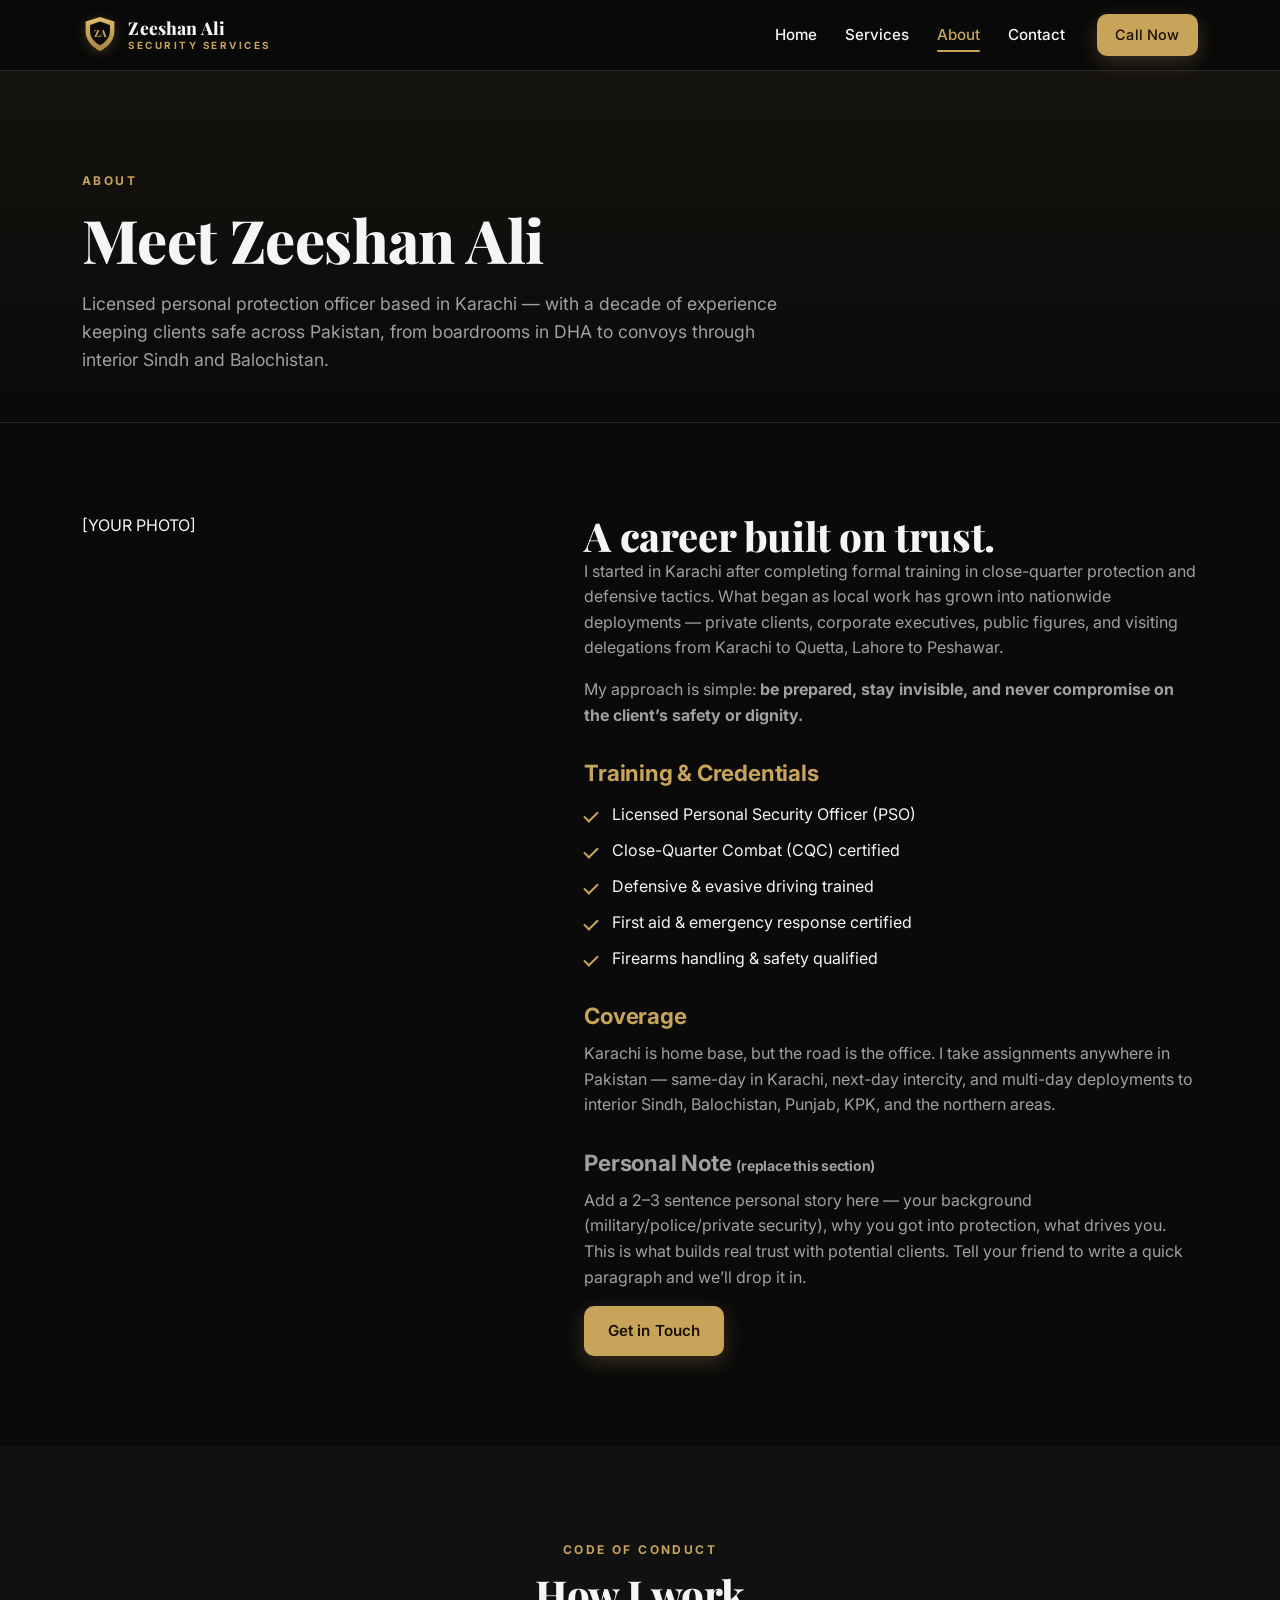
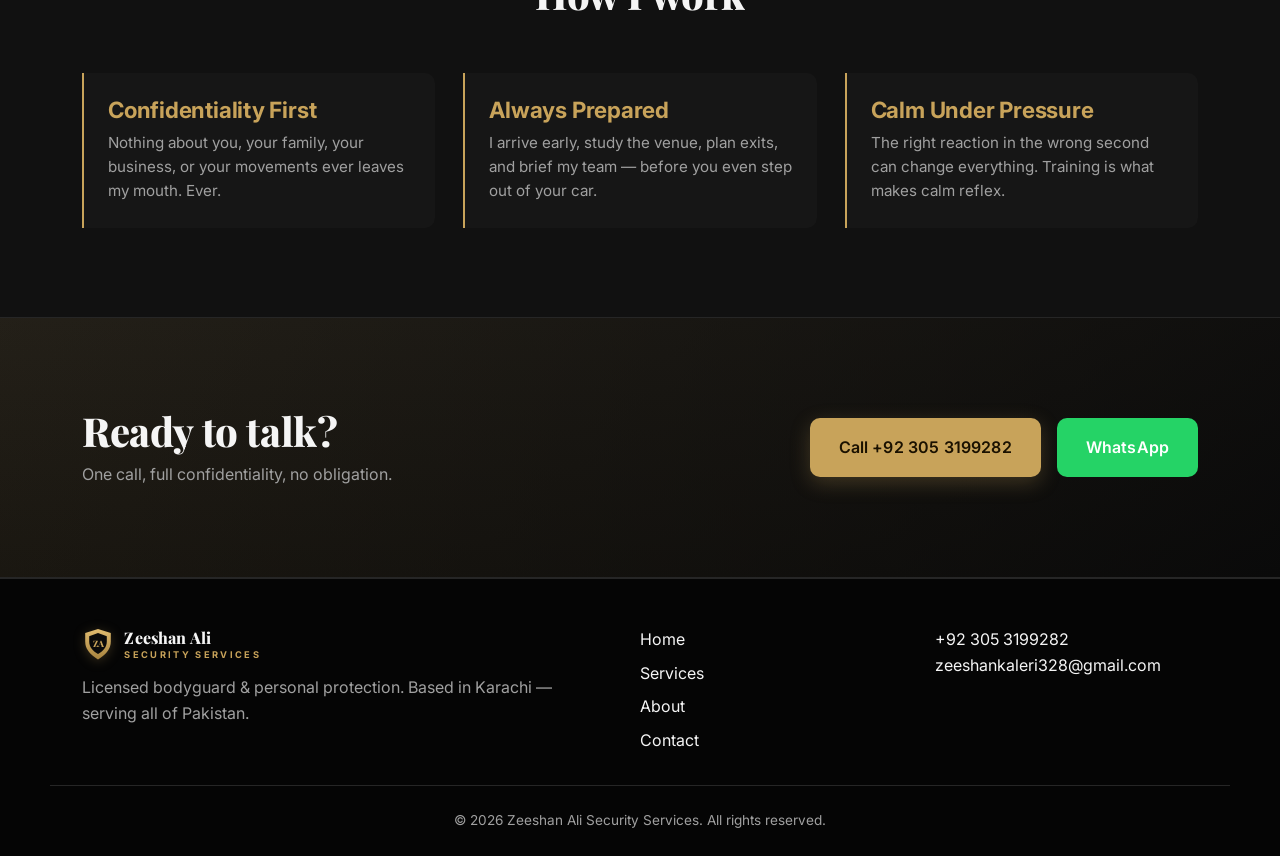
==== about.html @ de3e6a0f "Add initial website files for Zeeshan Ali Security Services - Created main pages: index.html, about." ====
<!DOCTYPE html>
<html lang="en">
<head>
  <meta charset="UTF-8" />
  <meta name="viewport" content="width=device-width, initial-scale=1.0" />
  <meta name="theme-color" content="#0a0a0a" />

  <title>About Zeeshan Ali — Licensed Bodyguard in Karachi, Serving All Pakistan</title>
  <meta name="description" content="Meet Zeeshan Ali — licensed, trained close-protection professional based in Karachi. A decade of experience protecting clients across Sindh, Balochistan, Punjab and KPK. Background, training, and credentials." />
  <meta name="robots" content="index, follow" />
  <link rel="canonical" href="https://zeeshanalisecurity.com/about.html" />

  <meta property="og:type" content="profile" />
  <meta property="og:url" content="https://zeeshanalisecurity.com/about.html" />
  <meta property="og:title" content="About Zeeshan Ali — Licensed Bodyguard" />
  <meta property="og:description" content="Trained close-protection professional based in Karachi." />
  <meta property="og:image" content="https://zeeshanalisecurity.com/assets/og-image.jpg" />

  <link rel="icon" type="image/svg+xml" href="/assets/favicon.svg" />
  <link rel="preconnect" href="https://fonts.googleapis.com" />
  <link rel="preconnect" href="https://fonts.gstatic.com" crossorigin />
  <link rel="stylesheet" href="https://fonts.googleapis.com/css2?family=Inter:wght@400;500;600;700;800&family=Playfair+Display:wght@700;800&display=swap" />
  <link rel="stylesheet" href="css/style.css" />

  <script type="application/ld+json">
  {
    "@context": "https://schema.org",
    "@type": "Person",
    "name": "Zeeshan Ali",
    "jobTitle": "Personal Security Officer / Bodyguard",
    "worksFor": {
      "@type": "LocalBusiness",
      "name": "Zeeshan Ali Security Services"
    },
    "address": {
      "@type": "PostalAddress",
      "addressLocality": "Karachi",
      "addressRegion": "Sindh",
      "addressCountry": "PK"
    },
    "telephone": "+923053199282",
    "email": "zeeshankaleri328@gmail.com",
    "areaServed": [
      { "@type": "Country", "name": "Pakistan" }
    ],
    "url": "https://zeeshanalisecurity.com/about.html"
  }
  </script>
</head>
<body>
  <a class="skip-link" href="#main">Skip to content</a>

  <header class="site-header">
    <div class="container header-inner">
      <a href="/" class="logo"><svg class="logo-icon" viewBox="0 0 40 44" aria-hidden="true"><defs><linearGradient id="lg" x1="0" y1="0" x2="0" y2="1"><stop offset="0%" stop-color="#e0bb6f"/><stop offset="100%" stop-color="#a8843f"/></linearGradient></defs><path d="M20 2 4 7v11c0 8.5 5.6 16 16 22 10.4-6 16-13.5 16-22V7L20 2z" fill="url(#lg)"/><path d="M20 7 9 11v7c0 6 4 11.4 11 15.4 7-4 11-9.4 11-15.4v-7L20 7z" fill="#0a0a0a"/><text x="20" y="24" text-anchor="middle" font-family="'Playfair Display', Georgia, serif" font-weight="800" font-size="11" fill="#c8a35a">ZA</text></svg><span class="logo-wordmark"><span class="logo-name">Zeeshan Ali</span><span class="logo-tag">Security Services</span></span></a>
      <button class="nav-toggle" aria-label="Open menu" aria-expanded="false" aria-controls="primary-nav"><span></span><span></span><span></span></button>
      <nav id="primary-nav" class="primary-nav" aria-label="Primary">
        <ul>
          <li><a href="/">Home</a></li>
          <li><a href="services.html">Services</a></li>
          <li><a href="about.html" class="active">About</a></li>
          <li><a href="contact.html">Contact</a></li>
        </ul>
        <a href="tel:+923053199282" class="btn btn-primary nav-cta">Call Now</a>
      </nav>
    </div>
  </header>

  <main id="main">
    <section class="page-head">
      <div class="container">
        <p class="eyebrow">About</p>
        <h1>Meet Zeeshan Ali</h1>
        <p class="lead">Licensed personal protection officer based in Karachi &mdash; with a decade of experience keeping clients safe across Pakistan, from boardrooms in DHA to convoys through interior Sindh and Balochistan.</p>
      </div>
    </section>

    <section class="section">
      <div class="container about-grid">
        <div class="about-img" aria-hidden="true">
          <div class="img-placeholder portrait">[YOUR PHOTO]</div>
        </div>
        <div>
          <h2>A career built on trust.</h2>
          <p>I started in Karachi after completing formal training in close-quarter protection and defensive tactics. What began as local work has grown into nationwide deployments &mdash; private clients, corporate executives, public figures, and visiting delegations from Karachi to Quetta, Lahore to Peshawar.</p>
          <p>My approach is simple: <strong>be prepared, stay invisible, and never compromise on the client&rsquo;s safety or dignity.</strong></p>

          <h3>Training &amp; Credentials</h3>
          <ul class="check-list">
            <li>Licensed Personal Security Officer (PSO)</li>
            <li>Close-Quarter Combat (CQC) certified</li>
            <li>Defensive &amp; evasive driving trained</li>
            <li>First aid &amp; emergency response certified</li>
            <li>Firearms handling &amp; safety qualified</li>
          </ul>

          <h3>Coverage</h3>
          <p>Karachi is home base, but the road is the office. I take assignments anywhere in Pakistan &mdash; same-day in Karachi, next-day intercity, and multi-day deployments to interior Sindh, Balochistan, Punjab, KPK, and the northern areas.</p>

          <h3 class="muted-heading">Personal Note <span class="small muted">(replace this section)</span></h3>
          <p class="muted">Add a 2&ndash;3 sentence personal story here &mdash; your background (military/police/private security), why you got into protection, what drives you. This is what builds real trust with potential clients. Tell your friend to write a quick paragraph and we&rsquo;ll drop it in.</p>

          <a href="contact.html" class="btn btn-primary">Get in Touch</a>
        </div>
      </div>
    </section>

    <section class="section section-dark">
      <div class="container">
        <header class="section-head">
          <p class="eyebrow">Code of Conduct</p>
          <h2>How I work</h2>
        </header>

        <div class="grid grid-3">
          <div class="feature">
            <h3>Confidentiality First</h3>
            <p>Nothing about you, your family, your business, or your movements ever leaves my mouth. Ever.</p>
          </div>
          <div class="feature">
            <h3>Always Prepared</h3>
            <p>I arrive early, study the venue, plan exits, and brief my team — before you even step out of your car.</p>
          </div>
          <div class="feature">
            <h3>Calm Under Pressure</h3>
            <p>The right reaction in the wrong second can change everything. Training is what makes calm reflex.</p>
          </div>
        </div>
      </div>
    </section>

    <section class="section cta-band">
      <div class="container cta-inner">
        <div>
          <h2>Ready to talk?</h2>
          <p>One call, full confidentiality, no obligation.</p>
        </div>
        <div class="cta-buttons">
          <a href="tel:+923053199282" class="btn btn-primary btn-lg">Call +92 305 3199282</a>
          <a href="https://wa.me/923053199282" class="btn btn-whatsapp btn-lg" target="_blank" rel="noopener">WhatsApp</a>
        </div>
      </div>
    </section>
  </main>

  <footer class="site-footer">
    <div class="container footer-inner">
      <div>
        <p class="logo logo-footer"><svg class="logo-icon" viewBox="0 0 40 44" aria-hidden="true"><defs><linearGradient id="lg" x1="0" y1="0" x2="0" y2="1"><stop offset="0%" stop-color="#e0bb6f"/><stop offset="100%" stop-color="#a8843f"/></linearGradient></defs><path d="M20 2 4 7v11c0 8.5 5.6 16 16 22 10.4-6 16-13.5 16-22V7L20 2z" fill="url(#lg)"/><path d="M20 7 9 11v7c0 6 4 11.4 11 15.4 7-4 11-9.4 11-15.4v-7L20 7z" fill="#0a0a0a"/><text x="20" y="24" text-anchor="middle" font-family="'Playfair Display', Georgia, serif" font-weight="800" font-size="11" fill="#c8a35a">ZA</text></svg><span class="logo-wordmark"><span class="logo-name">Zeeshan Ali</span><span class="logo-tag">Security Services</span></span></p>
        <p class="muted">Licensed bodyguard &amp; personal protection. Based in Karachi &mdash; serving all of Pakistan.</p>
      </div>
      <nav aria-label="Footer">
        <ul>
          <li><a href="/">Home</a></li>
          <li><a href="services.html">Services</a></li>
          <li><a href="about.html">About</a></li>
          <li><a href="contact.html">Contact</a></li>
        </ul>
      </nav>
      <div>
        <p><a href="tel:+923053199282">+92 305 3199282</a></p>
        <p><a href="mailto:zeeshankaleri328@gmail.com">zeeshankaleri328@gmail.com</a></p>
      </div>
    </div>
    <div class="container footer-bottom">
      <p>&copy; <span id="year"></span> Zeeshan Ali Security Services. All rights reserved.</p>
    </div>
  </footer>

  <a href="tel:+923053199282" class="mobile-call" aria-label="Call now">
    <svg viewBox="0 0 24 24" width="24" height="24" aria-hidden="true"><path fill="currentColor" d="M6.6 10.8a15.5 15.5 0 0 0 6.6 6.6l2.2-2.2a1 1 0 0 1 1-.25 11.4 11.4 0 0 0 3.6.57 1 1 0 0 1 1 1V20a1 1 0 0 1-1 1A17 17 0 0 1 3 4a1 1 0 0 1 1-1h3.5a1 1 0 0 1 1 1 11.4 11.4 0 0 0 .57 3.6 1 1 0 0 1-.25 1z"/></svg>
    <span>Call</span>
  </a>

  <script src="js/main.js" defer></script>
</body>
</html>
---- css/style.css ----
/* =========================================================
   Zeeshan Ali Security — Stylesheet
   Mobile-first, accessible, fast.
   ========================================================= */

:root {
  --bg: #0a0a0a;
  --bg-soft: #111;
  --bg-elev: #161616;
  --surface: #1c1c1c;
  --border: #262626;
  --text: #f5f5f5;
  --text-muted: #a0a0a0;
  --accent: #c8a35a;        /* warm gold — security/luxury */
  --accent-hi: #e0bb6f;
  --danger: #e63946;
  --whatsapp: #25d366;
  --radius: 10px;
  --radius-lg: 16px;
  --shadow-sm: 0 2px 6px rgba(0,0,0,.25);
  --shadow-md: 0 10px 30px rgba(0,0,0,.4);
  --max: 1180px;
  --pad: clamp(1rem, 4vw, 2rem);
  --t: cubic-bezier(.4,0,.2,1);
}

/* ---------- Reset ---------- */
*, *::before, *::after { box-sizing: border-box; }
* { margin: 0; }
html { scroll-behavior: smooth; -webkit-text-size-adjust: 100%; }
body {
  font-family: 'Inter', system-ui, -apple-system, sans-serif;
  font-size: 16px;
  line-height: 1.6;
  color: var(--text);
  background: var(--bg);
  -webkit-font-smoothing: antialiased;
  text-rendering: optimizeLegibility;
}
img, svg { display: block; max-width: 100%; }
a { color: inherit; text-decoration: none; transition: color .2s var(--t); }
a:hover { color: var(--accent); }
button { font: inherit; cursor: pointer; border: none; background: none; color: inherit; }
ul { list-style: none; padding: 0; }

h1, h2, h3, h4 {
  font-family: 'Playfair Display', 'Inter', serif;
  line-height: 1.15;
  font-weight: 800;
  letter-spacing: -0.01em;
}
h1 { font-size: clamp(2rem, 5vw + 1rem, 3.75rem); }
h2 { font-size: clamp(1.6rem, 2.5vw + 1rem, 2.5rem); }
h3 { font-size: clamp(1.15rem, 1vw + .8rem, 1.4rem); font-family: 'Inter', sans-serif; font-weight: 700; }

/* ---------- Layout helpers ---------- */
.container { width: 100%; max-width: var(--max); margin-inline: auto; padding-inline: var(--pad); }
.section { padding: clamp(3rem, 7vw, 6rem) 0; }
.section-dark { background: var(--bg-soft); }
.section-head { text-align: center; max-width: 720px; margin: 0 auto clamp(2rem, 5vw, 3.5rem); }
.section-head .eyebrow { margin-bottom: .75rem; }
.section-head h2 { margin-bottom: .75rem; }
.muted { color: var(--text-muted); }
.small { font-size: .875rem; }
.center { text-align: center; }
.accent { color: var(--accent); }
.accent-soft { color: var(--accent); opacity: .7; font-size: .85em; display: block; margin-top: .25rem; }

.eyebrow {
  display: inline-block;
  font-size: .75rem;
  font-weight: 700;
  letter-spacing: .2em;
  text-transform: uppercase;
  color: var(--accent);
}

/* Skip link for a11y */
.skip-link {
  position: absolute; left: -9999px; top: 0;
  background: var(--accent); color: #000;
  padding: .75rem 1rem; z-index: 1000; border-radius: 0 0 var(--radius) 0;
}
.skip-link:focus { left: 0; }

/* ---------- Header / Nav ---------- */
.site-header {
  position: sticky; top: 0; z-index: 100;
  background: rgba(10,10,10,.85);
  backdrop-filter: blur(12px);
  -webkit-backdrop-filter: blur(12px);
  border-bottom: 1px solid var(--border);
}
.header-inner {
  display: flex; align-items: center; justify-content: space-between;
  min-height: 70px;
}
.logo {
  display: inline-flex; align-items: center; gap: .65rem;
  text-decoration: none;
  line-height: 1;
}
.logo-icon {
  width: 36px; height: 40px;
  flex-shrink: 0;
  filter: drop-shadow(0 2px 6px rgba(200,163,90,.25));
  transition: transform .25s var(--t);
}
.logo:hover .logo-icon { transform: scale(1.05) rotate(-2deg); }
.logo-wordmark {
  display: inline-flex; flex-direction: column;
  line-height: 1;
}
.logo-name {
  font-family: 'Playfair Display', serif;
  font-weight: 800;
  font-size: 1.1rem;
  letter-spacing: .01em;
  color: var(--text);
}
.logo-tag {
  font-size: .62rem;
  font-weight: 700;
  letter-spacing: .25em;
  text-transform: uppercase;
  color: var(--accent);
  margin-top: 4px;
}

.primary-nav {
  display: flex; align-items: center; gap: 2rem;
}
.primary-nav ul {
  display: flex; gap: 1.75rem;
}
.primary-nav a {
  font-weight: 500; font-size: .95rem;
  position: relative; padding: .25rem 0;
}
.primary-nav a.active,
.primary-nav a:hover { color: var(--accent); }
.primary-nav a.active::after {
  content: ""; position: absolute; left: 0; right: 0; bottom: -4px;
  height: 2px; background: var(--accent); border-radius: 2px;
}
.nav-cta { padding: .55rem 1.1rem !important; font-size: .9rem !important; }

.nav-toggle {
  display: none;
  flex-direction: column; gap: 5px;
  width: 32px; height: 32px;
  align-items: center; justify-content: center;
}
.nav-toggle span {
  width: 24px; height: 2px; background: var(--text);
  transition: transform .25s var(--t), opacity .2s;
}
.nav-toggle[aria-expanded="true"] span:nth-child(1) { transform: translateY(7px) rotate(45deg); }
.nav-toggle[aria-expanded="true"] span:nth-child(2) { opacity: 0; }
.nav-toggle[aria-expanded="true"] span:nth-child(3) { transform: translateY(-7px) rotate(-45deg); }

/* ---------- Buttons ---------- */
.btn {
  display: inline-flex; align-items: center; justify-content: center; gap: .5rem;
  padding: .75rem 1.4rem;
  border-radius: var(--radius);
  font-weight: 600; font-size: .95rem;
  letter-spacing: .01em;
  transition: transform .15s var(--t), background .2s, color .2s, box-shadow .2s;
  white-space: nowrap;
  cursor: pointer;
  border: 1px solid transparent;
}
.btn:hover { transform: translateY(-1px); }
.btn:active { transform: translateY(0); }
.btn-lg { padding: 1rem 1.75rem; font-size: 1rem; }

.btn-primary {
  background: var(--accent); color: #1a1100;
  box-shadow: 0 6px 20px rgba(200,163,90,.25);
}
.btn-primary:hover { background: var(--accent-hi); color: #000; }

.btn-ghost {
  background: transparent; color: var(--text);
  border-color: var(--border);
}
.btn-ghost:hover { background: var(--surface); border-color: var(--accent); color: var(--accent); }

.btn-whatsapp {
  background: var(--whatsapp); color: #fff;
}
.btn-whatsapp:hover { background: #1ebe5a; color: #fff; }

.link-arrow {
  display: inline-block; margin-top: .75rem;
  color: var(--accent); font-weight: 600; font-size: .9rem;
}
.link-arrow:hover { transform: translateX(3px); }

/* ---------- Hero ---------- */
.hero {
  position: relative;
  min-height: clamp(520px, 90vh, 760px);
  display: flex; align-items: center;
  background:
    radial-gradient(ellipse at top right, rgba(200,163,90,.12), transparent 60%),
    radial-gradient(ellipse at bottom left, rgba(200,163,90,.08), transparent 50%),
    linear-gradient(180deg, #0a0a0a 0%, #050505 100%);
  overflow: hidden;
  padding: 4rem 0;
}
.hero::before {
  content: "";
  position: absolute; inset: 0;
  background-image:
    linear-gradient(rgba(255,255,255,.02) 1px, transparent 1px),
    linear-gradient(90deg, rgba(255,255,255,.02) 1px, transparent 1px);
  background-size: 40px 40px;
  mask-image: radial-gradient(ellipse at center, #000 30%, transparent 75%);
  pointer-events: none;
}
.hero-content { position: relative; z-index: 2; max-width: 820px; }
.hero h1 { margin: 1rem 0 1.25rem; }
.hero .lead {
  font-size: clamp(1.05rem, 1vw + .75rem, 1.25rem);
  color: var(--text-muted); max-width: 640px;
}
.hero-cta {
  display: flex; flex-wrap: wrap; gap: 1rem;
  margin-top: 2rem;
}
.trust-row {
  display: flex; flex-wrap: wrap; gap: 2.5rem;
  margin-top: 3rem;
  padding-top: 2rem;
  border-top: 1px solid var(--border);
}
.trust-row li { display: flex; flex-direction: column; }
.trust-row strong {
  font-family: 'Playfair Display', serif;
  font-size: 1.75rem; color: var(--accent); line-height: 1;
}
.trust-row span { font-size: .85rem; color: var(--text-muted); margin-top: .35rem; }

/* ---------- Page header ---------- */
.page-head {
  padding: clamp(4rem, 10vw, 6rem) 0 clamp(2rem, 5vw, 3rem);
  background: linear-gradient(180deg, rgba(200,163,90,.06), transparent);
  border-bottom: 1px solid var(--border);
}
.page-head h1 { margin: .75rem 0 1rem; }
.page-head .lead { color: var(--text-muted); max-width: 720px; font-size: 1.1rem; }

/* ---------- Grids ---------- */
.grid {
  display: grid;
  gap: clamp(1rem, 2.5vw, 1.75rem);
}
.grid-3 { grid-template-columns: repeat(auto-fit, minmax(260px, 1fr)); }
.grid-4 { grid-template-columns: repeat(auto-fit, minmax(220px, 1fr)); }

/* ---------- Cards ---------- */
.card {
  background: var(--surface);
  border: 1px solid var(--border);
  border-radius: var(--radius-lg);
  padding: 2rem 1.75rem;
  transition: transform .25s var(--t), border-color .25s, box-shadow .25s;
}
.card:hover {
  transform: translateY(-4px);
  border-color: var(--accent);
  box-shadow: var(--shadow-md);
}
.card h3 { margin-bottom: .75rem; }
.card p { color: var(--text-muted); }
.card-icon {
  display: inline-flex; align-items: center; justify-content: center;
  width: 56px; height: 56px;
  border-radius: 12px;
  background: linear-gradient(135deg, rgba(200,163,90,.2), rgba(200,163,90,.05));
  color: var(--accent);
  margin-bottom: 1.25rem;
}

/* ---------- Features (Why Me) ---------- */
.feature {
  padding: 1.5rem;
  border-left: 2px solid var(--accent);
  background: rgba(255,255,255,.02);
  border-radius: 0 var(--radius) var(--radius) 0;
}
.feature h3 { color: var(--accent); margin-bottom: .5rem; }
.feature p { color: var(--text-muted); font-size: .95rem; }

/* ---------- Testimonials ---------- */
.testimonial {
  background: var(--surface);
  border: 1px solid var(--border);
  border-radius: var(--radius-lg);
  padding: 2rem;
  position: relative;
}
.testimonial::before {
  content: """;
  position: absolute; top: -10px; left: 16px;
  font-family: 'Playfair Display', serif;
  font-size: 5rem; line-height: 1;
  color: var(--accent); opacity: .3;
}
.testimonial p { font-style: italic; color: var(--text); }
.testimonial footer { color: var(--accent); font-weight: 600; font-size: .9rem; margin-top: 1rem; }

/* ---------- Coverage ---------- */
.coverage-grid {
  display: grid;
  grid-template-columns: repeat(auto-fit, minmax(220px, 1fr));
  gap: 1.25rem;
}
.coverage-zone {
  background: var(--surface);
  border: 1px solid var(--border);
  border-radius: var(--radius-lg);
  padding: 1.5rem 1.5rem 1.75rem;
  transition: border-color .25s, transform .25s var(--t);
}
.coverage-zone:hover { border-color: var(--accent); transform: translateY(-3px); }
.coverage-zone.primary {
  border-color: var(--accent);
  background: linear-gradient(180deg, rgba(200,163,90,.1), var(--surface));
}
.coverage-zone h3 {
  font-family: 'Playfair Display', serif;
  color: var(--accent);
  font-size: 1.25rem;
  margin-bottom: .85rem;
  padding-bottom: .65rem;
  border-bottom: 1px solid var(--border);
}
.coverage-zone ul { display: grid; gap: .4rem; }
.coverage-zone li {
  display: flex; align-items: center; justify-content: space-between;
  font-size: .92rem; color: var(--text-muted);
}
.badge-sm {
  font-size: .6rem; font-weight: 700;
  letter-spacing: .15em; text-transform: uppercase;
  color: #1a1100; background: var(--accent);
  padding: .15rem .45rem; border-radius: 4px;
}

/* ---------- CTA Band ---------- */
.cta-band {
  background:
    linear-gradient(135deg, rgba(200,163,90,.1), rgba(10,10,10,.8)),
    linear-gradient(180deg, var(--bg-soft), var(--bg));
  border-top: 1px solid var(--border);
  border-bottom: 1px solid var(--border);
}
.cta-inner {
  display: flex; align-items: center; justify-content: space-between;
  flex-wrap: wrap; gap: 2rem;
}
.cta-band h2 { margin-bottom: .5rem; }
.cta-band p { color: var(--text-muted); }
.cta-buttons { display: flex; flex-wrap: wrap; gap: 1rem; }

/* ---------- Service blocks (services.html) ---------- */
.service-block {
  display: grid;
  grid-template-columns: 1fr 1fr;
  gap: clamp(2rem, 5vw, 4rem);
  align-items: center;
  padding: clamp(2.5rem, 6vw, 5rem) var(--pad);
}
.service-block.reverse > div:first-child { order: 2; }
.service-block .eyebrow { display: block; margin-bottom: .75rem; font-size: 2rem; color: var(--accent); opacity: .4; font-family: 'Playfair Display', serif; letter-spacing: 0; }
.service-block h2 { margin-bottom: 1rem; }
.service-block p { color: var(--text-muted); margin-bottom: 1.25rem; }
.service-block .btn { margin-top: 1rem; }

.check-list { display: grid; gap: .65rem; margin: 1rem 0 .5rem; }
.check-list li {
  position: relative;
  padding-left: 1.75rem;
  color: var(--text);
}
.check-list li::before {
  content: "";
  position: absolute; left: 0; top: .55rem;
  width: 14px; height: 8px;
  border-left: 2px solid var(--accent);
  border-bottom: 2px solid var(--accent);
  transform: rotate(-45deg);
}

.service-img .img-placeholder {
  aspect-ratio: 4/3;
  background:
    linear-gradient(135deg, rgba(200,163,90,.15), rgba(10,10,10,.5)),
    var(--surface);
  border: 1px solid var(--border);
  border-radius: var(--radius-lg);
  display: flex; align-items: center; justify-content: center;
  color: var(--text-muted); font-weight: 600;
  letter-spacing: .1em; text-transform: uppercase;
  font-size: .9rem;
}
.img-placeholder.portrait { aspect-ratio: 3/4; }

/* ---------- Pricing ---------- */
.pricing { text-align: center; }
.pricing .price {
  font-size: 1rem; color: var(--text-muted); margin: 1rem 0 1.5rem;
}
.pricing .price strong {
  display: block;
  font-family: 'Playfair Display', serif;
  font-size: 2.25rem;
  color: var(--accent);
  margin-bottom: .25rem;
}
.pricing .check-list { text-align: left; max-width: 220px; margin: 1.5rem auto; }
.pricing .btn { width: 100%; margin-top: .5rem; }
.pricing.featured {
  border-color: var(--accent);
  position: relative;
  background: linear-gradient(180deg, rgba(200,163,90,.08), var(--surface));
}
.badge {
  position: absolute; top: -12px; left: 50%; transform: translateX(-50%);
  background: var(--accent); color: #000;
  padding: .25rem .75rem; border-radius: 999px;
  font-size: .75rem; font-weight: 700; letter-spacing: .08em; text-transform: uppercase;
}

/* ---------- About ---------- */
.about-grid {
  display: grid;
  grid-template-columns: 1fr 1.4fr;
  gap: clamp(2rem, 5vw, 4rem);
  align-items: start;
}
.about-grid h3 { margin-top: 2rem; margin-bottom: .75rem; color: var(--accent); }
.about-grid h3.muted-heading { color: var(--text-muted); }
.about-grid p { color: var(--text-muted); margin-bottom: 1rem; }

/* ---------- Contact ---------- */
.contact-grid {
  display: grid;
  grid-template-columns: 1fr 1.2fr;
  gap: clamp(2rem, 4vw, 3rem);
  align-items: start;
}
.contact-cards {
  display: grid;
  grid-template-columns: repeat(2, 1fr);
  gap: 1rem;
}
.contact-card {
  display: block;
  padding: 1.5rem;
  background: var(--surface);
  border: 1px solid var(--border);
  border-radius: var(--radius);
  transition: border-color .2s, transform .2s var(--t);
}
.contact-card:hover { border-color: var(--accent); transform: translateY(-2px); }
.contact-card h3 { font-size: 1rem; margin: .75rem 0 .25rem; }
.contact-card p { font-weight: 600; color: var(--accent); margin-bottom: .25rem; word-break: break-word; }
.contact-card.whatsapp .card-icon { background: rgba(37,211,102,.15); color: var(--whatsapp); }

.contact-form {
  background: var(--surface);
  border: 1px solid var(--border);
  border-radius: var(--radius-lg);
  padding: clamp(1.5rem, 3vw, 2.5rem);
  display: grid; gap: 1rem;
}
.contact-form h2 { margin-bottom: .25rem; font-size: 1.5rem; }
.contact-form .muted { font-size: .9rem; }
.form-row { display: grid; grid-template-columns: 1fr 1fr; gap: 1rem; }
.contact-form label {
  display: grid; gap: .35rem;
  font-size: .875rem; font-weight: 500;
}
.contact-form input,
.contact-form select,
.contact-form textarea {
  width: 100%;
  background: var(--bg);
  border: 1px solid var(--border);
  border-radius: var(--radius);
  padding: .75rem .9rem;
  color: var(--text);
  font-family: inherit;
  font-size: 1rem;
  transition: border-color .2s;
}
.contact-form input:focus,
.contact-form select:focus,
.contact-form textarea:focus {
  outline: none;
  border-color: var(--accent);
}
.contact-form textarea { resize: vertical; min-height: 100px; }

/* ---------- Footer ---------- */
.site-footer {
  background: #050505;
  border-top: 1px solid var(--border);
  padding: 3rem 0 1.5rem;
  margin-top: 0;
}
.footer-inner {
  display: grid;
  grid-template-columns: 2fr 1fr 1fr;
  gap: 2rem;
  padding-bottom: 2rem;
  border-bottom: 1px solid var(--border);
}
.logo-footer { margin-bottom: .75rem; }
.logo-footer .logo-icon { width: 32px; height: 36px; }
.logo-footer .logo-name { font-size: 1rem; }
.logo-footer .logo-tag { font-size: .58rem; }
.site-footer nav ul { display: grid; gap: .5rem; }
.site-footer a:hover { color: var(--accent); }
.footer-bottom {
  padding-top: 1.5rem;
  text-align: center;
  color: var(--text-muted);
  font-size: .85rem;
}

/* ---------- Mobile call button ---------- */
.mobile-call {
  display: none;
  position: fixed; bottom: 1rem; right: 1rem;
  background: var(--accent); color: #1a1100;
  padding: .85rem 1.25rem;
  border-radius: 999px;
  font-weight: 700; font-size: .95rem;
  align-items: center; gap: .5rem;
  box-shadow: 0 8px 25px rgba(0,0,0,.5);
  z-index: 90;
}

/* =========================================================
   Responsive
   ========================================================= */
@media (max-width: 860px) {
  .nav-toggle { display: flex; }
  .primary-nav {
    position: fixed; inset: 70px 0 0 0;
    background: var(--bg);
    flex-direction: column;
    align-items: stretch;
    padding: 2rem var(--pad);
    gap: 1.5rem;
    transform: translateX(100%);
    transition: transform .3s var(--t);
    border-top: 1px solid var(--border);
  }
  .primary-nav.open { transform: translateX(0); }
  .primary-nav ul { flex-direction: column; gap: 1.25rem; font-size: 1.1rem; }
  .nav-cta { width: 100%; padding: .9rem 1.1rem !important; font-size: 1rem !important; }

  .service-block,
  .service-block.reverse { grid-template-columns: 1fr; }
  .service-block.reverse > div:first-child { order: 0; }

  .about-grid { grid-template-columns: 1fr; }
  .contact-grid { grid-template-columns: 1fr; }
  .contact-cards { grid-template-columns: 1fr 1fr; }

  .footer-inner { grid-template-columns: 1fr; gap: 1.5rem; }

  .mobile-call { display: inline-flex; }

  .cta-inner { flex-direction: column; align-items: flex-start; }
  .cta-buttons { width: 100%; }
  .cta-buttons .btn { flex: 1; }
}

@media (max-width: 480px) {
  .form-row { grid-template-columns: 1fr; }
  .contact-cards { grid-template-columns: 1fr; }
  .trust-row { gap: 1.5rem; }
  .hero-cta .btn { flex: 1; min-width: 0; }
}

/* Reduce motion */
@media (prefers-reduced-motion: reduce) {
  *, *::before, *::after {
    animation-duration: 0.01ms !important;
    transition-duration: 0.01ms !important;
  }
  html { scroll-behavior: auto; }
}

/* Print: keep contact details visible */
@media print {
  .site-header, .mobile-call, .cta-band, .nav-toggle { display: none !important; }
  body { background: #fff; color: #000; }
}
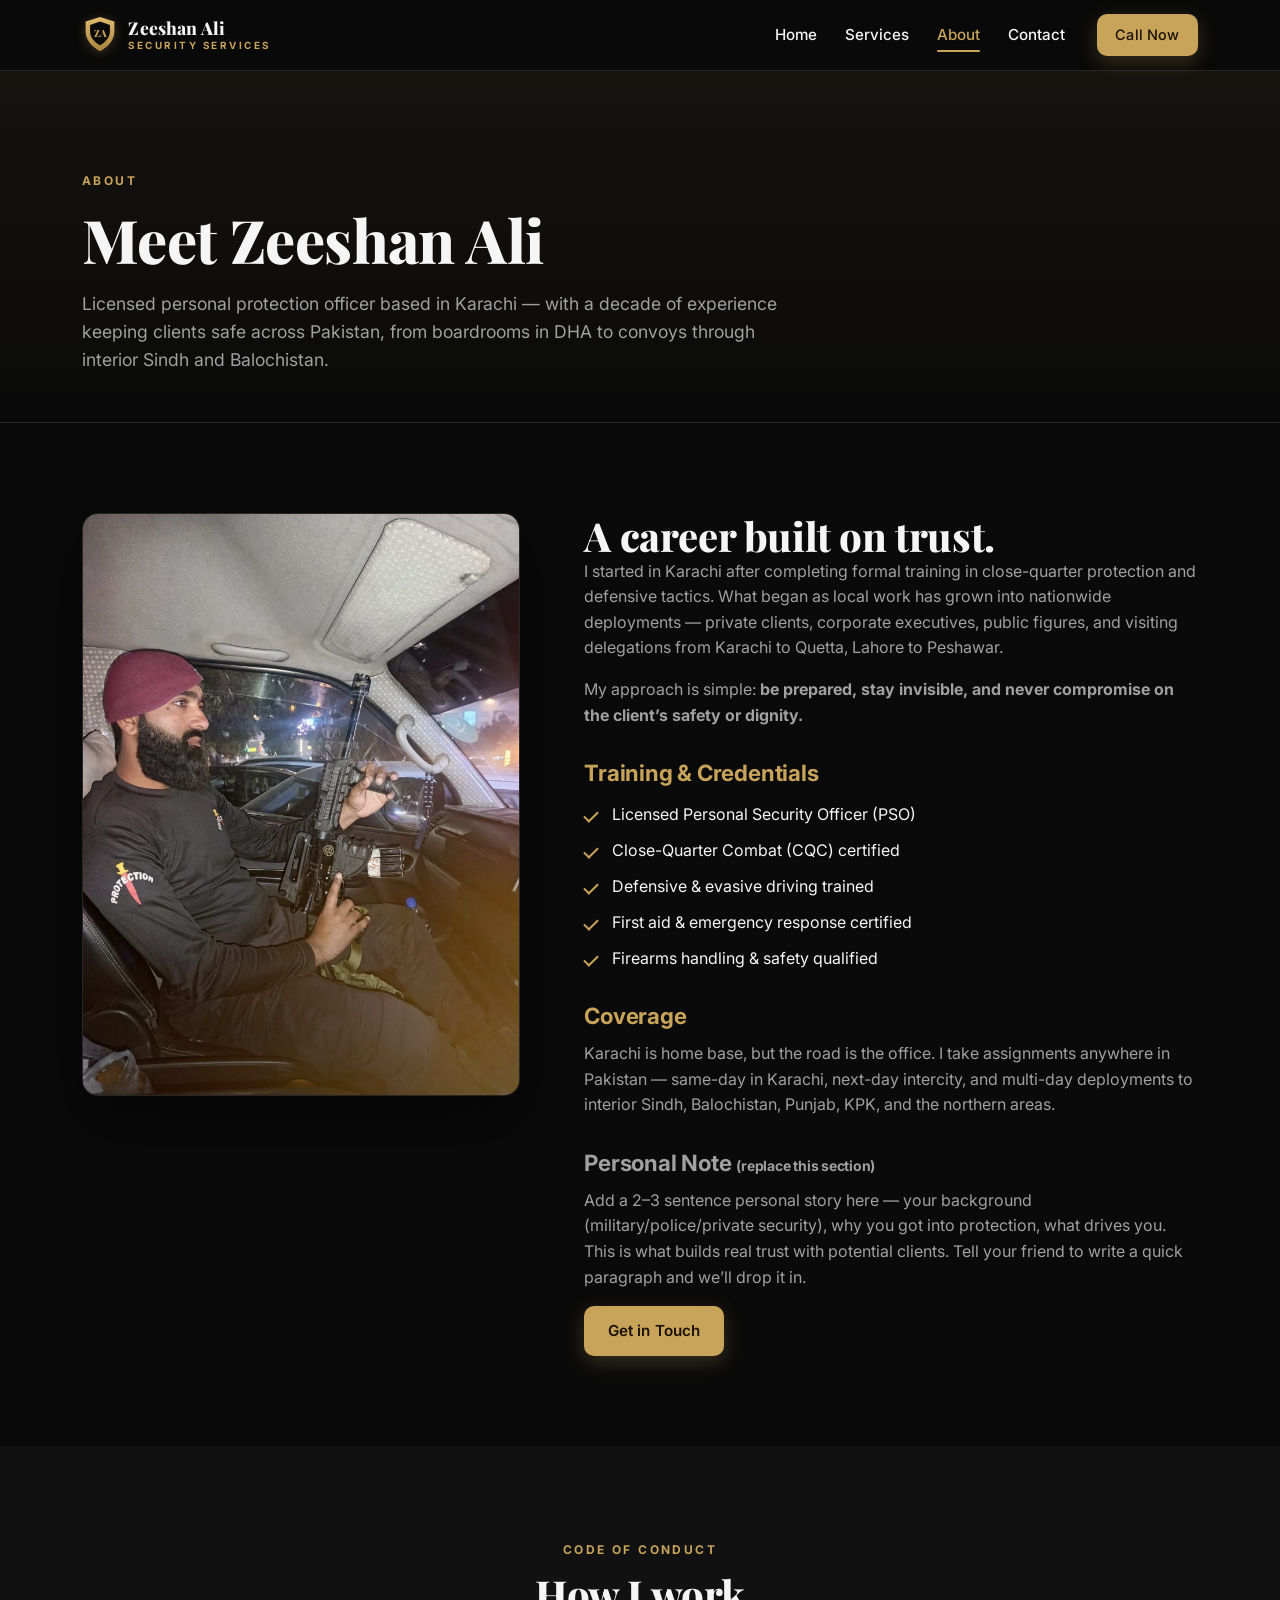
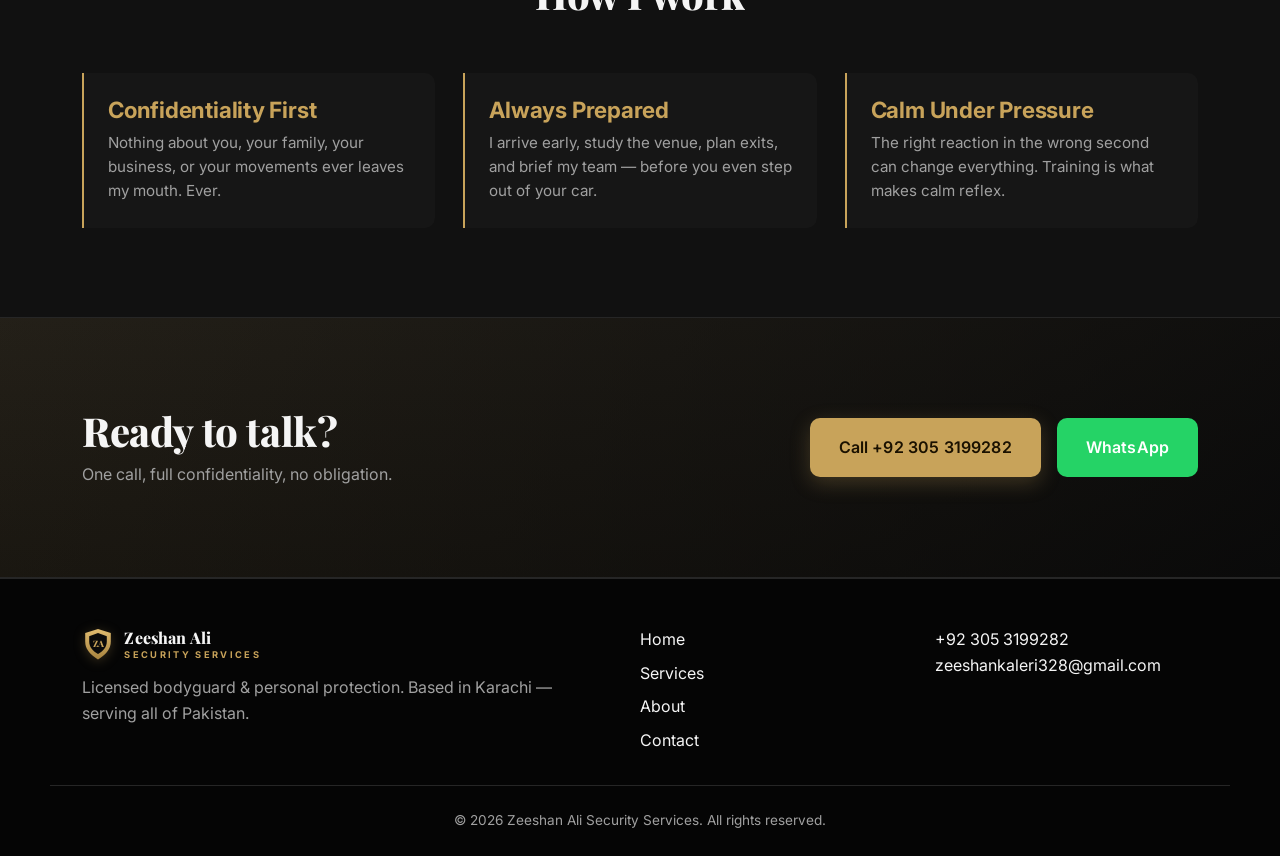
==== commit a209a92d: "Add images and update meta tags for SEO optimization - Added new images for various sections includi" ====
--- a/about.html
+++ b/about.html
@@ -14,7 +14,7 @@
   <meta property="og:url" content="https://zeeshanalisecurity.com/about.html" />
   <meta property="og:title" content="About Zeeshan Ali — Licensed Bodyguard" />
   <meta property="og:description" content="Trained close-protection professional based in Karachi." />
-  <meta property="og:image" content="https://zeeshanalisecurity.com/assets/og-image.jpg" />
+  <meta property="og:image" content="https://zeeshanalisecurity.com/assets/zeeshan_1.jpeg" />
 
   <link rel="icon" type="image/svg+xml" href="/assets/favicon.svg" />
   <link rel="preconnect" href="https://fonts.googleapis.com" />
@@ -77,8 +77,8 @@
 
     <section class="section">
       <div class="container about-grid">
-        <div class="about-img" aria-hidden="true">
-          <div class="img-placeholder portrait">[YOUR PHOTO]</div>
+        <div class="about-img">
+          <img src="assets/zeeshan_1.jpeg" alt="Zeeshan Ali, licensed personal security officer based in Karachi" loading="eager" />
         </div>
         <div>
           <h2>A career built on trust.</h2>
--- a/css/style.css
+++ b/css/style.css
@@ -220,21 +220,92 @@
   mask-image: radial-gradient(ellipse at center, #000 30%, transparent 75%);
   pointer-events: none;
 }
-.hero-content { position: relative; z-index: 2; max-width: 820px; }
+.hero-content {
+  position: relative; z-index: 2;
+  display: grid;
+  grid-template-columns: 1.15fr 1fr;
+  gap: clamp(2rem, 5vw, 4rem);
+  align-items: center;
+}
+.hero-text { max-width: 640px; }
 .hero h1 { margin: 1rem 0 1.25rem; }
 .hero .lead {
   font-size: clamp(1.05rem, 1vw + .75rem, 1.25rem);
-  color: var(--text-muted); max-width: 640px;
+  color: var(--text-muted);
 }
 .hero-cta {
   display: flex; flex-wrap: wrap; gap: 1rem;
   margin-top: 2rem;
 }
 .trust-row {
-  display: flex; flex-wrap: wrap; gap: 2.5rem;
-  margin-top: 3rem;
+  display: flex; flex-wrap: wrap; gap: 2rem;
+  margin-top: 2.5rem;
   padding-top: 2rem;
   border-top: 1px solid var(--border);
+}
+
+.hero-image {
+  position: relative;
+  display: flex;
+  justify-content: center;
+  align-items: center;
+}
+.hero-image-frame {
+  position: relative;
+  width: 100%;
+  max-width: 440px;
+  aspect-ratio: 3/4;
+  border-radius: var(--radius-lg);
+  overflow: hidden;
+  border: 1px solid var(--border);
+  box-shadow:
+    0 30px 60px rgba(0,0,0,.6),
+    0 0 0 1px rgba(200,163,90,.15),
+    inset 0 0 100px rgba(0,0,0,.4);
+  transform: perspective(1200px) rotateY(-3deg) rotateX(1deg);
+  transition: transform .5s var(--t);
+}
+.hero-image-frame::after {
+  content: "";
+  position: absolute; inset: 0;
+  background:
+    linear-gradient(180deg, transparent 50%, rgba(10,10,10,.5) 100%),
+    linear-gradient(135deg, rgba(200,163,90,.12), transparent 50%);
+  pointer-events: none;
+}
+.hero-image-frame:hover { transform: perspective(1200px) rotateY(-1deg) rotateX(0); }
+.hero-image-frame img {
+  width: 100%;
+  height: 100%;
+  object-fit: cover;
+  object-position: center 20%;
+  display: block;
+}
+.hero-badge {
+  position: absolute;
+  bottom: 1rem; left: 1rem;
+  z-index: 2;
+  background: rgba(10,10,10,.85);
+  backdrop-filter: blur(8px);
+  border: 1px solid var(--accent);
+  color: var(--text);
+  padding: .55rem 1rem;
+  border-radius: 999px;
+  font-size: .8rem; font-weight: 600;
+  letter-spacing: .05em;
+  display: inline-flex; align-items: center; gap: .5rem;
+}
+.hero-badge-dot {
+  width: 8px; height: 8px;
+  border-radius: 50%;
+  background: #4ade80;
+  box-shadow: 0 0 0 0 rgba(74,222,128,.7);
+  animation: pulse 2s infinite;
+}
+@keyframes pulse {
+  0%   { box-shadow: 0 0 0 0 rgba(74,222,128,.7); }
+  70%  { box-shadow: 0 0 0 10px rgba(74,222,128,0); }
+  100% { box-shadow: 0 0 0 0 rgba(74,222,128,0); }
 }
 .trust-row li { display: flex; flex-direction: column; }
 .trust-row strong {
@@ -395,19 +466,67 @@
   transform: rotate(-45deg);
 }
 
+.service-img {
+  position: relative;
+  border-radius: var(--radius-lg);
+  overflow: hidden;
+  border: 1px solid var(--border);
+  box-shadow: 0 20px 50px rgba(0,0,0,.4);
+  transition: transform .3s var(--t), border-color .3s;
+}
+.service-img:hover {
+  transform: translateY(-4px);
+  border-color: var(--accent);
+}
+.service-img img {
+  width: 100%;
+  height: 100%;
+  aspect-ratio: 4/5;
+  object-fit: cover;
+  object-position: center 15%;
+  display: block;
+}
+.service-img::after {
+  content: "";
+  position: absolute; inset: 0;
+  background: linear-gradient(180deg, transparent 60%, rgba(10,10,10,.55) 100%);
+  pointer-events: none;
+}
+
 .service-img .img-placeholder {
   aspect-ratio: 4/3;
   background:
     linear-gradient(135deg, rgba(200,163,90,.15), rgba(10,10,10,.5)),
     var(--surface);
-  border: 1px solid var(--border);
-  border-radius: var(--radius-lg);
   display: flex; align-items: center; justify-content: center;
   color: var(--text-muted); font-weight: 600;
   letter-spacing: .1em; text-transform: uppercase;
   font-size: .9rem;
 }
 .img-placeholder.portrait { aspect-ratio: 3/4; }
+
+.about-img {
+  position: relative;
+  border-radius: var(--radius-lg);
+  overflow: hidden;
+  border: 1px solid var(--border);
+  box-shadow: 0 25px 60px rgba(0,0,0,.5);
+  position: sticky;
+  top: 90px;
+}
+.about-img img {
+  width: 100%;
+  aspect-ratio: 3/4;
+  object-fit: cover;
+  object-position: center 25%;
+  display: block;
+}
+.about-img::after {
+  content: "";
+  position: absolute; inset: 0;
+  background: linear-gradient(180deg, transparent 65%, rgba(10,10,10,.45) 100%);
+  pointer-events: none;
+}
 
 /* ---------- Pricing ---------- */
 .pricing { text-align: center; }
@@ -566,6 +685,15 @@
   .primary-nav ul { flex-direction: column; gap: 1.25rem; font-size: 1.1rem; }
   .nav-cta { width: 100%; padding: .9rem 1.1rem !important; font-size: 1rem !important; }
 
+  .hero { padding: 3rem 0; min-height: auto; }
+  .hero-content { grid-template-columns: 1fr; gap: 2.5rem; }
+  .hero-image { order: -1; }
+  .hero-image-frame {
+    max-width: 320px;
+    aspect-ratio: 4/5;
+    transform: none;
+  }
+
   .service-block,
   .service-block.reverse { grid-template-columns: 1fr; }
   .service-block.reverse > div:first-child { order: 0; }
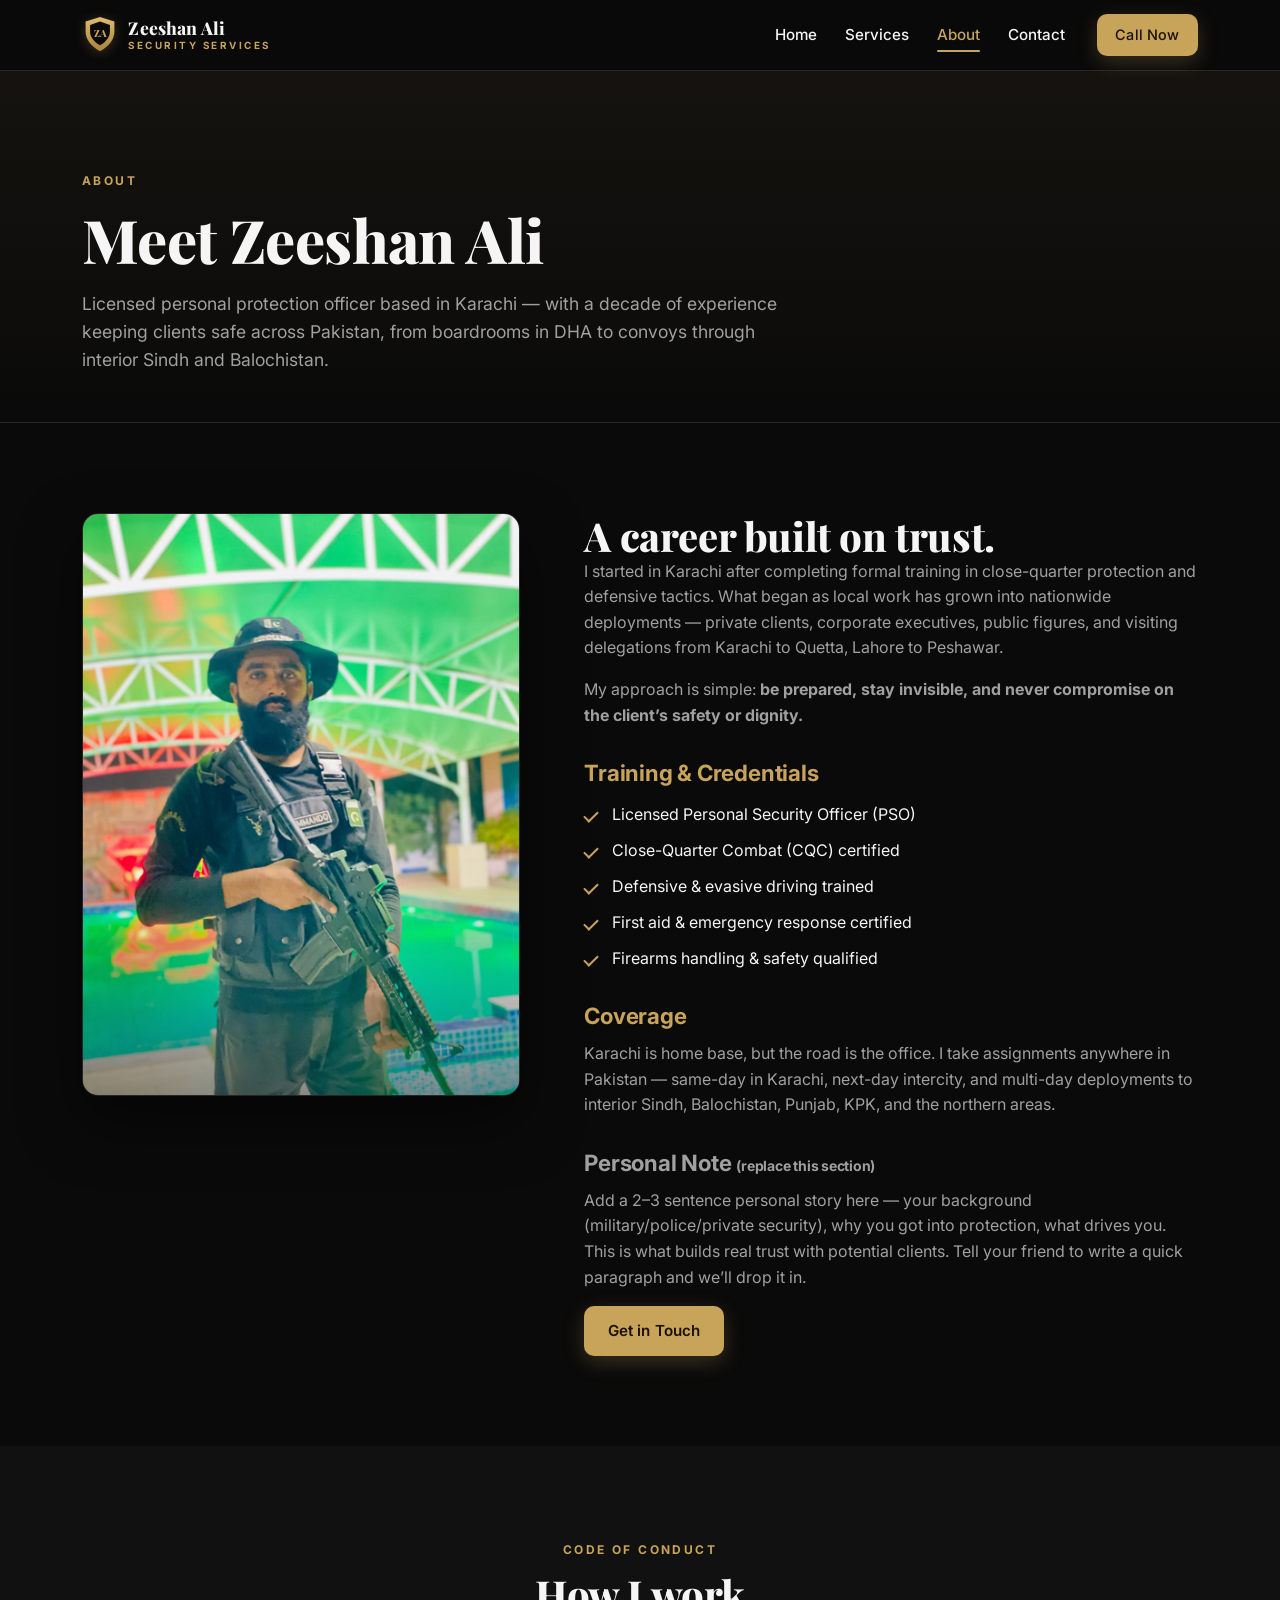
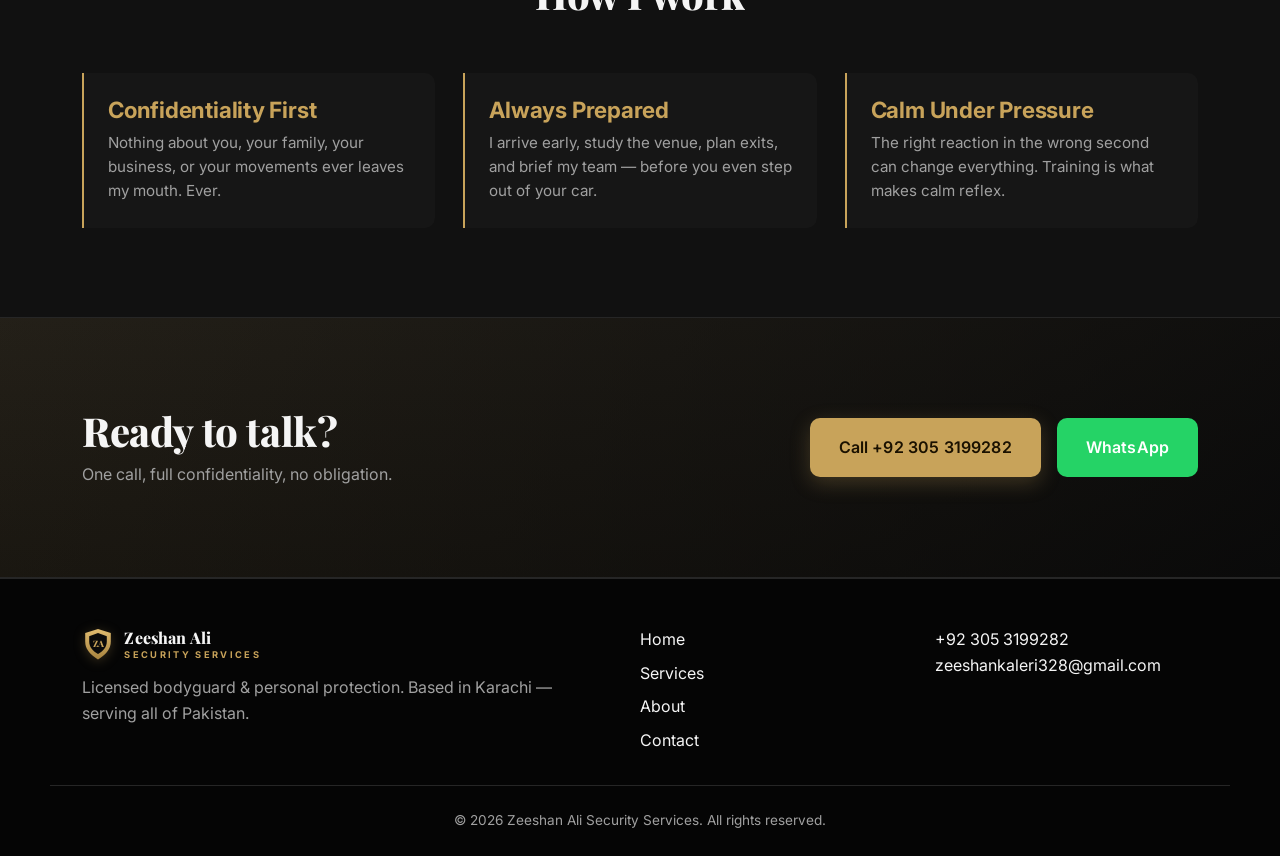
==== commit 42812924: "Update image references and version CSS for improved performance and consistency - Replaced image re" ====
--- a/about.html
+++ b/about.html
@@ -14,13 +14,13 @@
   <meta property="og:url" content="https://zeeshanalisecurity.com/about.html" />
   <meta property="og:title" content="About Zeeshan Ali — Licensed Bodyguard" />
   <meta property="og:description" content="Trained close-protection professional based in Karachi." />
-  <meta property="og:image" content="https://zeeshanalisecurity.com/assets/zeeshan_1.jpeg" />
+  <meta property="og:image" content="https://zeeshanalisecurity.com/assets/zeeshan_5.jpeg" />
 
   <link rel="icon" type="image/svg+xml" href="/assets/favicon.svg" />
   <link rel="preconnect" href="https://fonts.googleapis.com" />
   <link rel="preconnect" href="https://fonts.gstatic.com" crossorigin />
   <link rel="stylesheet" href="https://fonts.googleapis.com/css2?family=Inter:wght@400;500;600;700;800&family=Playfair+Display:wght@700;800&display=swap" />
-  <link rel="stylesheet" href="css/style.css" />
+  <link rel="stylesheet" href="css/style.css?v=3" />
 
   <script type="application/ld+json">
   {
@@ -78,7 +78,7 @@
     <section class="section">
       <div class="container about-grid">
         <div class="about-img">
-          <img src="assets/zeeshan_1.jpeg" alt="Zeeshan Ali, licensed personal security officer based in Karachi" loading="eager" />
+          <img src="assets/zeeshan_5.jpeg" alt="Zeeshan Ali, licensed personal security officer based in Karachi" loading="eager" />
         </div>
         <div>
           <h2>A career built on trust.</h2>
--- a/css/style.css
+++ b/css/style.css
@@ -670,20 +670,96 @@
    ========================================================= */
 @media (max-width: 860px) {
   .nav-toggle { display: flex; }
+
   .primary-nav {
-    position: fixed; inset: 70px 0 0 0;
-    background: var(--bg);
-    flex-direction: column;
-    align-items: stretch;
-    padding: 2rem var(--pad);
-    gap: 1.5rem;
+    display: flex !important;
+    flex-direction: column !important;
+    align-items: stretch !important;
+    justify-content: flex-start !important;
+    gap: 0 !important;
+    position: fixed !important;
+    top: 70px;
+    right: 0;
+    bottom: 0;
+    left: 0;
+    width: 100%;
+    height: calc(100vh - 70px);
+    height: calc(100dvh - 70px);
+    background: #0f0f0f;
+    padding: 1.5rem var(--pad) 2rem;
     transform: translateX(100%);
     transition: transform .3s var(--t);
     border-top: 1px solid var(--border);
+    overflow-y: auto;
+    -webkit-overflow-scrolling: touch;
+    z-index: 99;
   }
   .primary-nav.open { transform: translateX(0); }
-  .primary-nav ul { flex-direction: column; gap: 1.25rem; font-size: 1.1rem; }
-  .nav-cta { width: 100%; padding: .9rem 1.1rem !important; font-size: 1rem !important; }
+
+  .primary-nav ul {
+    display: flex !important;
+    flex-direction: column !important;
+    gap: 0 !important;
+    width: 100% !important;
+    list-style: none;
+    padding: 0;
+    margin: 0 0 1.5rem 0;
+  }
+  .primary-nav ul li {
+    display: block !important;
+    width: 100% !important;
+    margin: 0;
+    padding: 0;
+    list-style: none;
+  }
+  .primary-nav ul li a,
+  .primary-nav ul a {
+    display: flex !important;
+    align-items: center;
+    justify-content: space-between;
+    width: 100% !important;
+    box-sizing: border-box;
+    padding: 1.15rem .5rem !important;
+    font-size: 1.2rem !important;
+    font-weight: 600 !important;
+    color: #f5f5f5 !important;
+    text-decoration: none;
+    border-bottom: 1px solid #2a2a2a;
+    position: relative !important;
+    background: transparent;
+  }
+  .primary-nav ul li a::after,
+  .primary-nav ul a::after,
+  .primary-nav ul a.active::after {
+    content: "›" !important;
+    display: inline-block !important;
+    position: static !important;
+    background: transparent !important;
+    color: #888 !important;
+    font-size: 1.5rem !important;
+    font-weight: 400 !important;
+    height: auto !important;
+    width: auto !important;
+    top: auto !important;
+    bottom: auto !important;
+    left: auto !important;
+    right: auto !important;
+    border-radius: 0 !important;
+    line-height: 1 !important;
+    margin: 0 !important;
+    padding: 0 !important;
+  }
+  .primary-nav ul li a.active,
+  .primary-nav ul a.active { color: var(--accent) !important; }
+  .primary-nav ul li a.active::after,
+  .primary-nav ul a.active::after { color: var(--accent) !important; }
+
+  .nav-cta {
+    width: 100% !important;
+    padding: 1rem 1.1rem !important;
+    font-size: 1.05rem !important;
+    margin-top: .5rem !important;
+  }
 
   .hero { padding: 3rem 0; min-height: auto; }
   .hero-content { grid-template-columns: 1fr; gap: 2.5rem; }
@@ -699,6 +775,13 @@
   .service-block.reverse > div:first-child { order: 0; }
 
   .about-grid { grid-template-columns: 1fr; }
+  .about-img {
+    position: static;
+    top: auto;
+    max-width: 420px;
+    margin: 0 auto;
+  }
+
   .contact-grid { grid-template-columns: 1fr; }
   .contact-cards { grid-template-columns: 1fr 1fr; }
 
@@ -714,8 +797,29 @@
 @media (max-width: 480px) {
   .form-row { grid-template-columns: 1fr; }
   .contact-cards { grid-template-columns: 1fr; }
-  .trust-row { gap: 1.5rem; }
-  .hero-cta .btn { flex: 1; min-width: 0; }
+  .trust-row { gap: 1.25rem 1.75rem; }
+
+  .hero-cta {
+    flex-direction: column;
+    width: 100%;
+  }
+  .hero-cta .btn {
+    width: 100%;
+    flex: none;
+    min-width: 0;
+    padding: .95rem 1rem;
+    font-size: .95rem;
+    white-space: normal;
+    word-break: keep-all;
+    line-height: 1.3;
+  }
+
+  .cta-buttons { flex-direction: column; }
+  .cta-buttons .btn { width: 100%; flex: none; }
+
+  h1 { font-size: clamp(1.75rem, 8vw, 2.4rem); }
+  .mobile-call span { display: none; }
+  .mobile-call { padding: .95rem 1.05rem; }
 }
 
 /* Reduce motion */
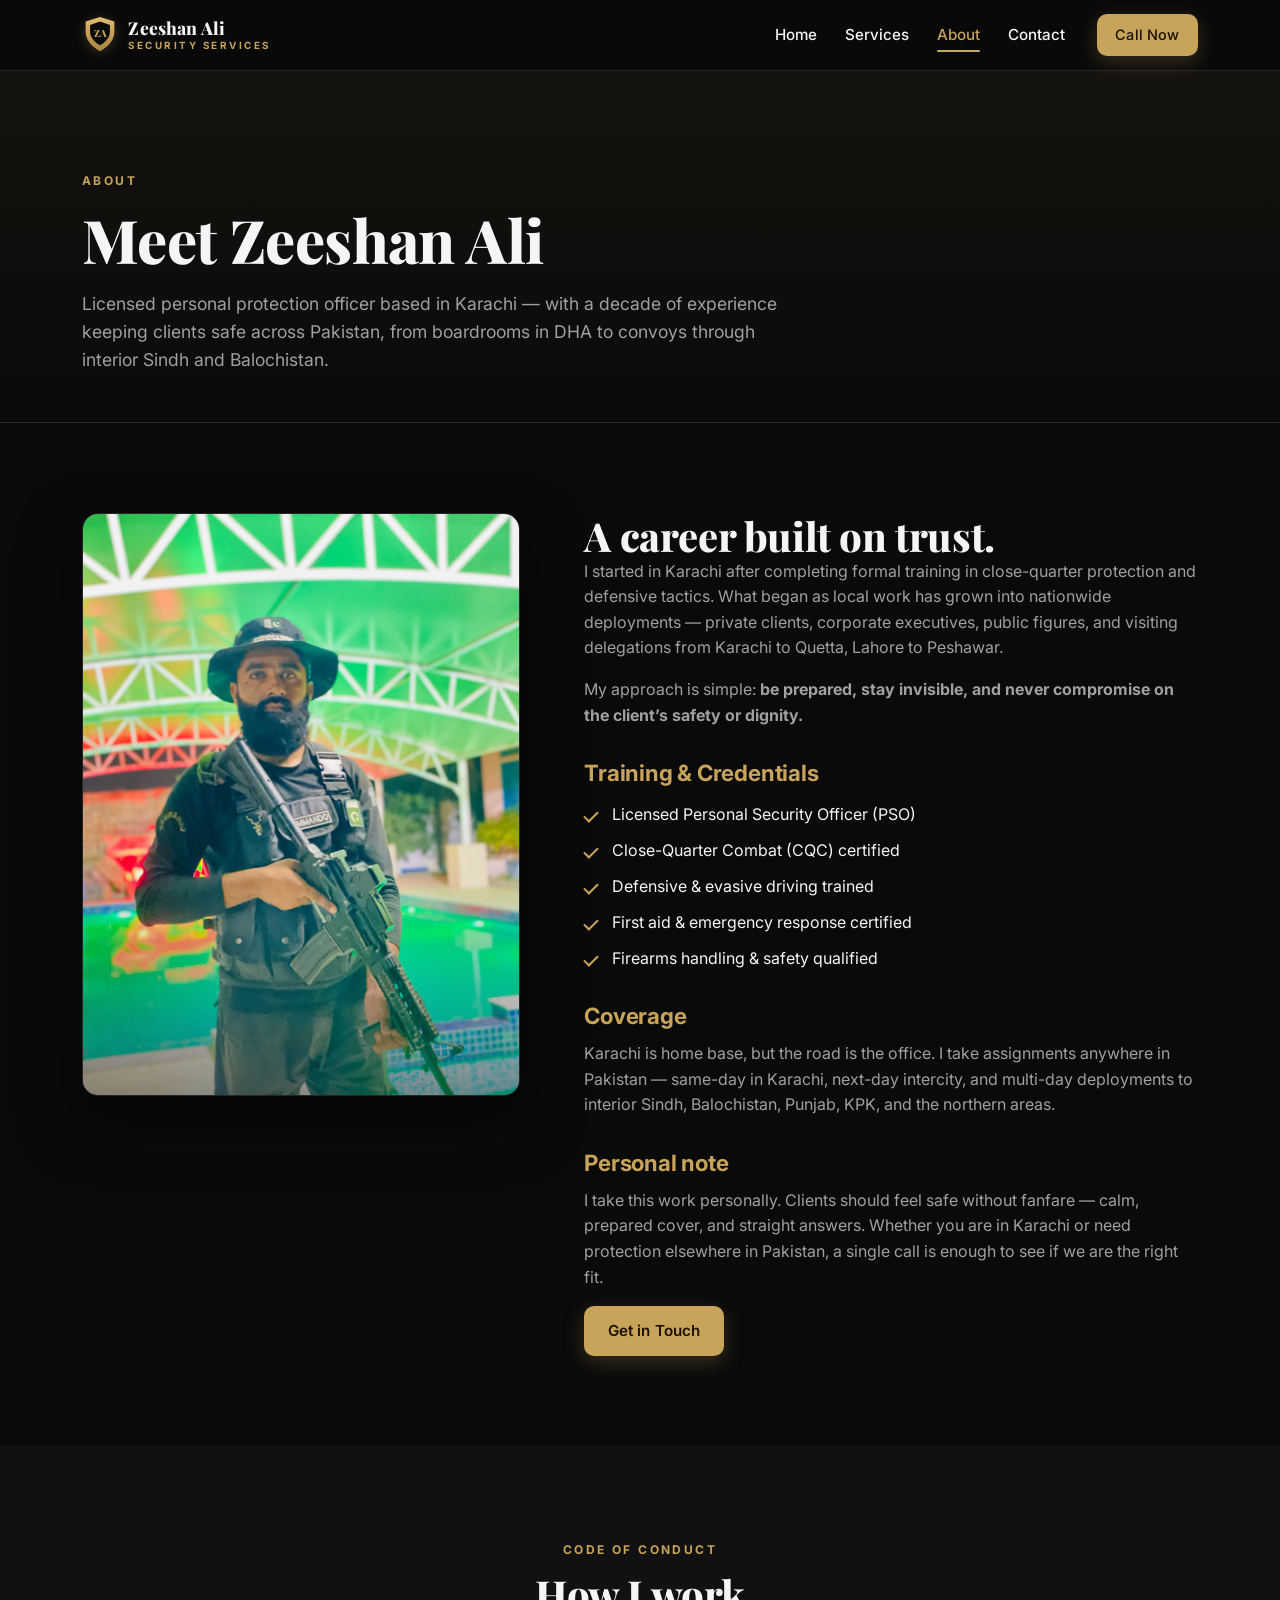
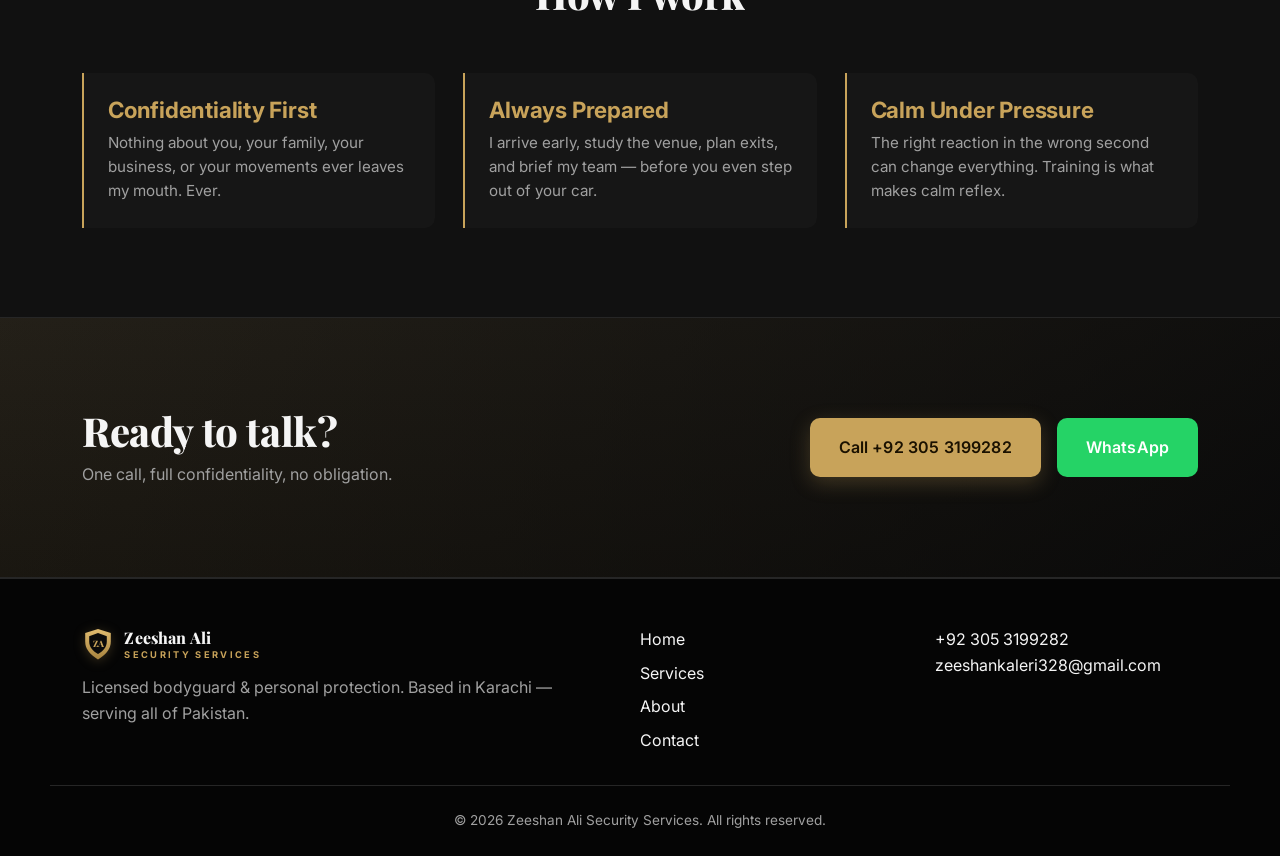
==== commit f542915f: "Revise content and functionality across multiple pages for clarity and engagement - Updated the "Per" ====
--- a/about.html
+++ b/about.html
@@ -16,7 +16,7 @@
   <meta property="og:description" content="Trained close-protection professional based in Karachi." />
   <meta property="og:image" content="https://zeeshanalisecurity.com/assets/zeeshan_5.jpeg" />
 
-  <link rel="icon" type="image/svg+xml" href="/assets/favicon.svg" />
+  <link rel="icon" type="image/svg+xml" href="assets/favicon.svg" />
   <link rel="preconnect" href="https://fonts.googleapis.com" />
   <link rel="preconnect" href="https://fonts.gstatic.com" crossorigin />
   <link rel="stylesheet" href="https://fonts.googleapis.com/css2?family=Inter:wght@400;500;600;700;800&family=Playfair+Display:wght@700;800&display=swap" />
@@ -52,11 +52,11 @@
 
   <header class="site-header">
     <div class="container header-inner">
-      <a href="/" class="logo"><svg class="logo-icon" viewBox="0 0 40 44" aria-hidden="true"><defs><linearGradient id="lg" x1="0" y1="0" x2="0" y2="1"><stop offset="0%" stop-color="#e0bb6f"/><stop offset="100%" stop-color="#a8843f"/></linearGradient></defs><path d="M20 2 4 7v11c0 8.5 5.6 16 16 22 10.4-6 16-13.5 16-22V7L20 2z" fill="url(#lg)"/><path d="M20 7 9 11v7c0 6 4 11.4 11 15.4 7-4 11-9.4 11-15.4v-7L20 7z" fill="#0a0a0a"/><text x="20" y="24" text-anchor="middle" font-family="'Playfair Display', Georgia, serif" font-weight="800" font-size="11" fill="#c8a35a">ZA</text></svg><span class="logo-wordmark"><span class="logo-name">Zeeshan Ali</span><span class="logo-tag">Security Services</span></span></a>
+      <a href="./" class="logo"><svg class="logo-icon" viewBox="0 0 40 44" aria-hidden="true"><defs><linearGradient id="lg" x1="0" y1="0" x2="0" y2="1"><stop offset="0%" stop-color="#e0bb6f"/><stop offset="100%" stop-color="#a8843f"/></linearGradient></defs><path d="M20 2 4 7v11c0 8.5 5.6 16 16 22 10.4-6 16-13.5 16-22V7L20 2z" fill="url(#lg)"/><path d="M20 7 9 11v7c0 6 4 11.4 11 15.4 7-4 11-9.4 11-15.4v-7L20 7z" fill="#0a0a0a"/><text x="20" y="24" text-anchor="middle" font-family="'Playfair Display', Georgia, serif" font-weight="800" font-size="11" fill="#c8a35a">ZA</text></svg><span class="logo-wordmark"><span class="logo-name">Zeeshan Ali</span><span class="logo-tag">Security Services</span></span></a>
       <button class="nav-toggle" aria-label="Open menu" aria-expanded="false" aria-controls="primary-nav"><span></span><span></span><span></span></button>
       <nav id="primary-nav" class="primary-nav" aria-label="Primary">
         <ul>
-          <li><a href="/">Home</a></li>
+          <li><a href="./">Home</a></li>
           <li><a href="services.html">Services</a></li>
           <li><a href="about.html" class="active">About</a></li>
           <li><a href="contact.html">Contact</a></li>
@@ -97,8 +97,8 @@
           <h3>Coverage</h3>
           <p>Karachi is home base, but the road is the office. I take assignments anywhere in Pakistan &mdash; same-day in Karachi, next-day intercity, and multi-day deployments to interior Sindh, Balochistan, Punjab, KPK, and the northern areas.</p>
 
-          <h3 class="muted-heading">Personal Note <span class="small muted">(replace this section)</span></h3>
-          <p class="muted">Add a 2&ndash;3 sentence personal story here &mdash; your background (military/police/private security), why you got into protection, what drives you. This is what builds real trust with potential clients. Tell your friend to write a quick paragraph and we&rsquo;ll drop it in.</p>
+          <h3>Personal note</h3>
+          <p>I take this work personally. Clients should feel safe without fanfare &mdash; calm, prepared cover, and straight answers. Whether you are in Karachi or need protection elsewhere in Pakistan, a single call is enough to see if we are the right fit.</p>
 
           <a href="contact.html" class="btn btn-primary">Get in Touch</a>
         </div>
@@ -151,7 +151,7 @@
       </div>
       <nav aria-label="Footer">
         <ul>
-          <li><a href="/">Home</a></li>
+          <li><a href="./">Home</a></li>
           <li><a href="services.html">Services</a></li>
           <li><a href="about.html">About</a></li>
           <li><a href="contact.html">Contact</a></li>
--- a/css/style.css
+++ b/css/style.css
@@ -364,24 +364,6 @@
 }
 .feature h3 { color: var(--accent); margin-bottom: .5rem; }
 .feature p { color: var(--text-muted); font-size: .95rem; }
-
-/* ---------- Testimonials ---------- */
-.testimonial {
-  background: var(--surface);
-  border: 1px solid var(--border);
-  border-radius: var(--radius-lg);
-  padding: 2rem;
-  position: relative;
-}
-.testimonial::before {
-  content: """;
-  position: absolute; top: -10px; left: 16px;
-  font-family: 'Playfair Display', serif;
-  font-size: 5rem; line-height: 1;
-  color: var(--accent); opacity: .3;
-}
-.testimonial p { font-style: italic; color: var(--text); }
-.testimonial footer { color: var(--accent); font-weight: 600; font-size: .9rem; margin-top: 1rem; }
 
 /* ---------- Coverage ---------- */
 .coverage-grid {
